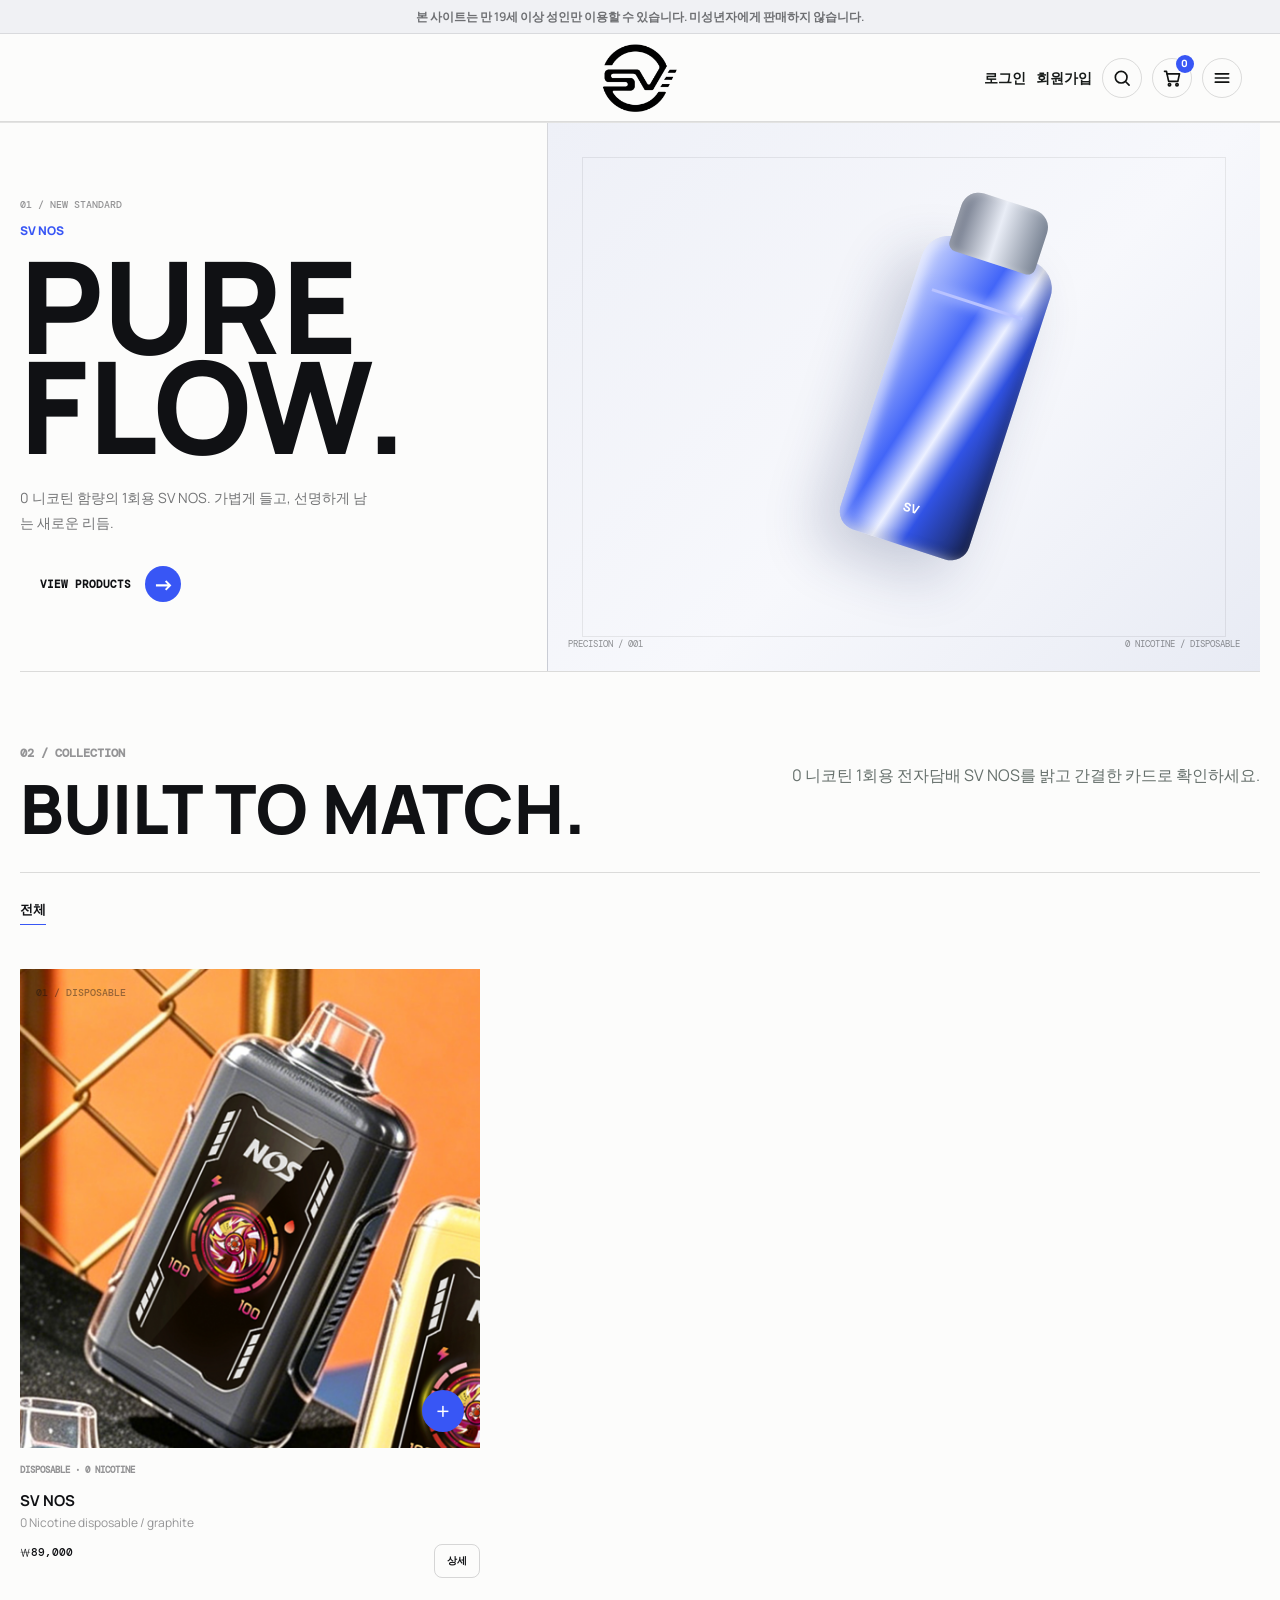
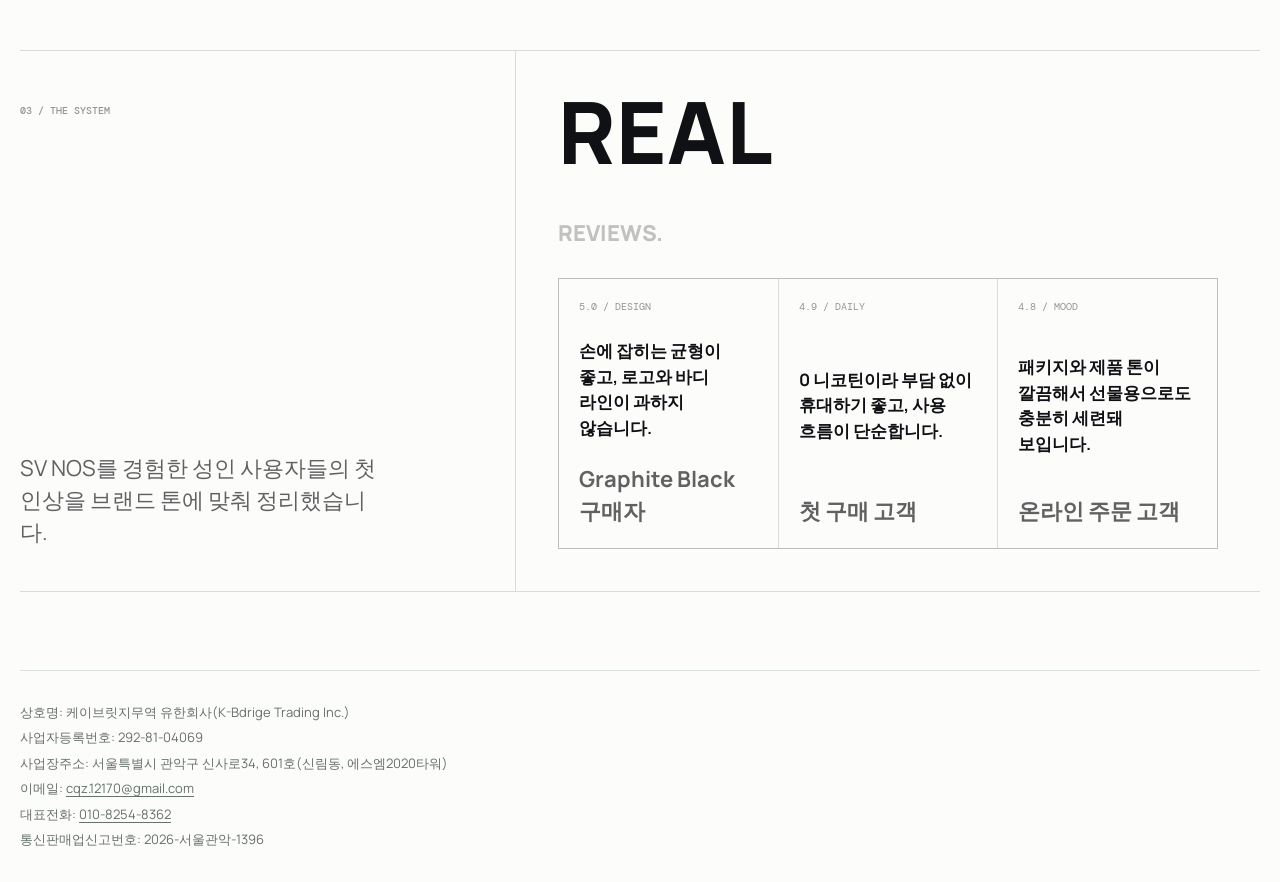
==== src/main/resources/static/store/html/home.html @ 219092f5 "Upgrade SV NOS storefront" ====
<!doctype html>
<html lang="ko">
  <head>
    <meta charset="utf-8">
    <meta name="viewport" content="width=device-width, initial-scale=1">
    <title>SV Vape Online Store</title>
    <meta name="description" content="성인 사용자를 위한 SV NOS 공식 온라인 스토어. 0 니코틴 1회용 전자담배를 확인하세요.">
    <link rel="stylesheet" href="../css/styles.css">
  </head>
  <body>
    <a class="skip-link" href="#main">본문 바로가기</a>
    <div class="adult-bar">본 사이트는 만 19세 이상 성인만 이용할 수 있습니다. 미성년자에게 판매하지 않습니다.</div>

    <header class="site-header">
      <nav class="store-nav" aria-label="상단 메뉴">
        <a class="brand-logo" href="home.html" aria-label="SV Vape 홈">
          <img src="../image/LOGO_PNG.png" alt="SV Vape">
        </a>

        <div class="nav-actions" aria-label="회원 및 쇼핑 메뉴">
          <a class="account-link" href="login.html" data-auth-link>로그인</a>
          <a class="account-link" href="signup.html" data-signup-link>회원가입</a>
          <button class="link-button" type="button" data-logout hidden>로그아웃</button>
          <button class="icon-button" type="button" aria-label="검색 열기" data-search-toggle>
            <svg viewBox="0 0 24 24" aria-hidden="true">
              <circle cx="11" cy="11" r="7"></circle>
              <path d="m16.5 16.5 4 4"></path>
            </svg>
          </button>
          <button class="icon-button cart-button" type="button" aria-label="장바구니" data-cart-open>
            <svg viewBox="0 0 24 24" aria-hidden="true">
              <path d="M6 7h15l-2 9H8L6 7Z"></path>
              <path d="M6 7 5.4 4H3"></path>
              <circle cx="9" cy="20" r="1.4"></circle>
              <circle cx="18" cy="20" r="1.4"></circle>
            </svg>
            <span class="cart-count" data-cart-count>0</span>
          </button>
          <button class="icon-button menu-button" type="button" aria-expanded="false" aria-controls="mobile-menu" aria-label="메뉴 펼치기" data-menu-toggle>
            <svg viewBox="0 0 24 24" aria-hidden="true">
              <path d="M4 7h16"></path>
              <path d="M4 12h16"></path>
              <path d="M4 17h16"></path>
            </svg>
          </button>
        </div>
      </nav>

      <form class="search-bar" data-search-bar data-search-form>
        <label class="sr-only" for="store-search">상품 검색</label>
        <input id="store-search" type="search" placeholder="SV NOS, 0 니코틴 검색">
        <button type="submit">검색</button>
      </form>

      <div class="mobile-menu" id="mobile-menu" data-mobile-menu>
        <a href="login.html" data-auth-link>로그인</a>
        <a href="signup.html" data-signup-link>회원가입</a>
        <button type="button" data-cart-open>장바구니</button>
        <a href="account.html" data-account-link hidden>마이페이지</a>
        <button type="button" data-logout hidden>로그아웃</button>
      </div>
    </header>

    <main id="main">
      <section class="design-hero" aria-label="스토어 메인">
        <div class="design-hero-copy">
          <p class="mono-kicker">01 / NEW STANDARD</p>
          <div>
            <p class="accent-kicker">SV NOS</p>
            <h1>PURE<br>FLOW.</h1>
            <span>0 니코틴 함량의 1회용 SV NOS. 가볍게 들고, 선명하게 남는 새로운 리듬.</span>
          </div>
          <a class="shop-link" href="collaboration.html">View products <span aria-hidden="true">→</span></a>
        </div>
        <div class="nova-orbit" aria-hidden="true">
          <div class="hero-product">
            <div class="hero-product__cap"></div>
            <div class="hero-product__light"></div>
            <div class="hero-product__mark">SV</div>
          </div>
          <div class="orbit-meta">
            <span>PRECISION / 001</span>
            <span>0 NICOTINE / DISPOSABLE</span>
          </div>
        </div>
      </section>

      <section class="store-section" id="featured">
        <div class="section-head">
          <div>
            <p>02 / COLLECTION</p>
            <h2>BUILT TO MATCH.</h2>
          </div>
          <span>0 니코틴 1회용 전자담배 SV NOS를 밝고 간결한 카드로 확인하세요.</span>
        </div>

        <div class="category-filters" id="categories" aria-label="상품 카테고리">
          <button class="is-active" type="button" data-category-filter="전체">전체</button>
        </div>

        <div class="product-grid" data-product-grid></div>
        <div class="product-empty" data-product-empty>검색 조건에 맞는 상품이 없습니다.</div>
      </section>

      <section class="system-section review-section" aria-label="제품 리뷰">
        <div class="review-copy">
          <p class="mono-kicker">03 / THE SYSTEM</p>
          <span>SV NOS를 경험한 성인 사용자들의 첫인상을 브랜드 톤에 맞춰 정리했습니다.</span>
        </div>
        <div class="review-stage">
          <h2>REAL<br><span>REVIEWS.</span></h2>
          <div class="review-grid">
            <article class="review-card">
              <p>5.0 / DESIGN</p>
              <strong>손에 잡히는 균형이 좋고, 로고와 바디 라인이 과하지 않습니다.</strong>
              <span>Graphite Black 구매자</span>
            </article>
            <article class="review-card">
              <p>4.9 / DAILY</p>
              <strong>0 니코틴이라 부담 없이 휴대하기 좋고, 사용 흐름이 단순합니다.</strong>
              <span>첫 구매 고객</span>
            </article>
            <article class="review-card">
              <p>4.8 / MOOD</p>
              <strong>패키지와 제품 톤이 깔끔해서 선물용으로도 충분히 세련돼 보입니다.</strong>
              <span>온라인 주문 고객</span>
            </article>
          </div>
        </div>
      </section>
    </main>

    <footer class="footer">
      <address class="business-info">
        <span>상호명: 케이브릿지무역 유한회사(K-Bdrige Trading Inc.)</span>
        <span>사업자등록번호: 292-81-04069</span>
        <span>사업장주소: 서울특별시 관악구 신사로34, 601호(신림동, 에스엠2020타워)</span>
        <span>이메일: <a href="mailto:cqz.12170@gmail.com">cqz.12170@gmail.com</a></span>
        <span>대표전화: <a href="tel:010-8254-8362">010-8254-8362</a></span>
        <span>통신판매업신고번호: 2026-서울관악-1396</span>
      </address>
    </footer>

    <script src="../js/script.js"></script>
  </body>
</html>
---- src/main/resources/static/store/css/styles.css ----
@import url("https://fonts.googleapis.com/css2?family=DM+Mono:wght@400;500&family=Manrope:wght@400;500;600;700;800&display=swap");

:root {
  --ink: #101211;
  --muted: #66706c;
  --line: #dce3df;
  --bg: #f5f7f3;
  --paper: #ffffff;
  --charcoal: #151817;
  --accent: #159466;
  --accent-dark: #0b6b50;
  --accent-soft: #e8f5ee;
  --warning: #f2b544;
  --danger: #a83232;
  --shadow: 0 18px 46px rgba(15, 23, 20, 0.12);
}

* {
  box-sizing: border-box;
}

html {
  scroll-behavior: smooth;
}

body {
  margin: 0;
  color: var(--ink);
  background: var(--bg);
  font-family: -apple-system, BlinkMacSystemFont, "Segoe UI", "Noto Sans KR", sans-serif;
  font-size: 16px;
  line-height: 1.5;
  letter-spacing: 0;
}

body.menu-open,
body.cart-drawer-open,
body.order-lookup-open {
  overflow: hidden;
}

img,
svg {
  display: block;
}

img {
  max-width: 100%;
}

a {
  color: inherit;
  text-decoration: none;
}

button,
input,
select,
textarea {
  font: inherit;
}

button {
  cursor: pointer;
}

.sr-only,
.skip-link {
  position: absolute;
  width: 1px;
  height: 1px;
  padding: 0;
  margin: -1px;
  overflow: hidden;
  clip: rect(0, 0, 0, 0);
  white-space: nowrap;
  border: 0;
}

.skip-link:focus {
  position: fixed;
  z-index: 100;
  top: 12px;
  left: 12px;
  width: auto;
  height: auto;
  padding: 10px 14px;
  color: #fff;
  background: #000;
  clip: auto;
  border-radius: 6px;
}

.site-header {
  position: sticky;
  z-index: 40;
  top: 0;
  background: rgba(255, 255, 255, 0.94);
  border-bottom: 1px solid rgba(16, 18, 17, 0.1);
  backdrop-filter: blur(16px);
}

.store-nav {
  position: relative;
  display: flex;
  align-items: center;
  justify-content: flex-end;
  min-height: 88px;
  padding: 0 clamp(16px, 3vw, 44px);
}

.brand-logo {
  position: absolute;
  left: 50%;
  top: 50%;
  display: grid;
  place-items: center;
  transform: translate(-50%, -50%);
}

.brand-logo img {
  width: 68px;
  height: 68px;
  object-fit: contain;
}

.brand-logo span {
  display: none;
}

.primary-links {
  display: none;
  align-items: center;
  justify-content: center;
  gap: clamp(14px, 2.4vw, 34px);
  color: #222725;
  font-size: 14px;
  font-weight: 800;
}

.primary-links a,
.account-link {
  transition: color 160ms ease;
}

.primary-links a:hover,
.account-link:hover {
  color: var(--accent-dark);
}

.nav-actions {
  display: flex;
  align-items: center;
  justify-content: flex-end;
  gap: 10px;
  min-width: max-content;
  margin-left: auto;
}

.account-link,
.link-button {
  color: #171b19;
  background: transparent;
  border: 0;
  font-size: 14px;
  font-weight: 800;
  white-space: nowrap;
}

.link-button {
  padding: 0;
}

.icon-button {
  position: relative;
  display: grid;
  place-items: center;
  width: 40px;
  height: 40px;
  padding: 0;
  color: var(--ink);
  background: #fff;
  border: 1px solid rgba(16, 18, 17, 0.18);
  border-radius: 50%;
  transition: background 160ms ease, transform 160ms ease, border-color 160ms ease;
}

.icon-button:hover {
  background: var(--accent-soft);
  border-color: rgba(21, 148, 102, 0.45);
  transform: translateY(-1px);
}

.icon-button svg {
  width: 20px;
  height: 20px;
  fill: none;
  stroke: currentColor;
  stroke-linecap: round;
  stroke-linejoin: round;
  stroke-width: 2;
}

.cart-count {
  position: absolute;
  right: -3px;
  top: -4px;
  display: grid;
  place-items: center;
  min-width: 18px;
  height: 18px;
  padding: 0 5px;
  color: #fff;
  background: var(--accent-dark);
  border-radius: 999px;
  font-size: 10px;
  font-weight: 900;
}

.menu-button {
  display: none;
}

.search-bar {
  display: none;
  grid-template-columns: minmax(0, 1fr) auto;
  align-items: center;
  gap: 8px;
  padding: 0 clamp(16px, 3vw, 44px) 16px;
  background: rgba(255, 255, 255, 0.96);
}

.search-bar.is-open {
  display: grid;
}

.search-bar input,
.form-field input,
.form-field select,
.form-field textarea,
.option-field select {
  width: 100%;
  min-width: 0;
  color: var(--ink);
  background: #fff;
  border: 1px solid var(--line);
  border-radius: 8px;
}

.search-bar input,
.form-field input,
.form-field select,
.option-field select {
  height: 46px;
  padding: 0 14px;
}

.form-field textarea {
  min-height: 92px;
  padding: 12px 14px;
  resize: vertical;
}

.search-bar button,
.shop-link,
.product-detail-link,
.secondary-button,
.submit-button,
.outline-button,
.mini-button,
.category-filters button,
.checkout-button {
  display: inline-flex;
  align-items: center;
  justify-content: center;
  border-radius: 8px;
  font-weight: 900;
  text-align: center;
}

.search-bar button,
.shop-link,
.product-detail-link,
.submit-button,
.checkout-button {
  color: #fff;
  background: var(--charcoal);
  border: 0;
}

.search-bar button {
  height: 46px;
  padding: 0 18px;
}

.mobile-menu {
  display: none;
}

.hero-slider {
  position: relative;
  width: 100%;
  height: clamp(520px, 72vh, 760px);
  min-height: 520px;
  overflow: hidden;
  background: #e7ece8;
}

.slide {
  position: absolute;
  inset: 0;
  opacity: 0;
  visibility: hidden;
  transition: opacity 420ms ease, visibility 420ms ease;
}

.slide.active {
  opacity: 1;
  visibility: visible;
}

.slide::after {
  content: "";
  position: absolute;
  inset: 0;
  background: linear-gradient(90deg, rgba(12, 16, 15, 0.72), rgba(12, 16, 15, 0.28) 58%, rgba(12, 16, 15, 0.38));
  pointer-events: none;
}

.slide img {
  width: 100%;
  height: 100%;
  object-fit: cover;
}

.slide:nth-child(3) img {
  object-position: center 65%;
}

.slide-copy {
  position: absolute;
  z-index: 2;
  left: clamp(26px, 8vw, 128px);
  top: 50%;
  width: min(580px, calc(100% - 96px));
  color: #fff;
  transform: translateY(-50%);
}

.eyebrow,
.slide-copy p,
.section-head p,
.product-type,
.store-kicker {
  display: block;
  margin: 0 0 8px;
  color: inherit;
  font-size: 12px;
  font-weight: 900;
  letter-spacing: 0;
  text-transform: uppercase;
}

.slide-copy h1 {
  margin: 0;
  font-size: clamp(38px, 5.4vw, 74px);
  line-height: 1.04;
  letter-spacing: 0;
}

.slide-copy span {
  display: block;
  max-width: 520px;
  margin-top: 18px;
  color: rgba(255, 255, 255, 0.84);
  font-size: clamp(16px, 1.6vw, 20px);
}

.shop-link {
  min-height: 46px;
  margin-top: 26px;
  padding: 0 20px;
  color: var(--ink);
  background: #fff;
}

.hero-stats {
  position: absolute;
  z-index: 3;
  left: clamp(20px, 8vw, 128px);
  bottom: 30px;
  display: grid;
  grid-template-columns: repeat(3, minmax(96px, 1fr));
  gap: 10px;
  width: min(560px, calc(100% - 40px));
}

.hero-stat {
  min-height: 74px;
  padding: 12px 14px;
  color: #fff;
  background: rgba(255, 255, 255, 0.12);
  border: 1px solid rgba(255, 255, 255, 0.26);
  border-radius: 8px;
  backdrop-filter: blur(12px);
}

.hero-stat strong,
.summary-line strong,
.price-row strong,
.total-row strong {
  display: block;
  font-size: 22px;
  line-height: 1.15;
}

.hero-stat span {
  display: block;
  margin-top: 4px;
  color: rgba(255, 255, 255, 0.72);
  font-size: 12px;
  font-weight: 700;
}

.slider-arrow {
  position: absolute;
  z-index: 3;
  top: 50%;
  display: grid;
  place-items: center;
  width: 48px;
  height: 64px;
  padding: 0;
  color: #fff;
  background: rgba(21, 24, 23, 0.48);
  border: 1px solid rgba(255, 255, 255, 0.28);
  border-radius: 8px;
  transform: translateY(-50%);
  transition: background 160ms ease, transform 160ms ease;
}

.slider-arrow:hover {
  background: rgba(21, 24, 23, 0.7);
  transform: translateY(-50%) scale(1.02);
}

.slider-arrow svg {
  width: 28px;
  height: 28px;
  fill: none;
  stroke: currentColor;
  stroke-linecap: round;
  stroke-linejoin: round;
  stroke-width: 2.2;
}

.slider-arrow.prev {
  left: 22px;
}

.slider-arrow.next {
  right: 22px;
}

.slider-dots {
  position: absolute;
  z-index: 3;
  left: 50%;
  bottom: 28px;
  display: flex;
  gap: 8px;
  transform: translateX(-50%);
}

.slider-dots button {
  width: 34px;
  height: 4px;
  padding: 0;
  background: rgba(255, 255, 255, 0.54);
  border: 0;
  border-radius: 999px;
}

.slider-dots button.active {
  background: #fff;
}

.store-section,
.wide-section,
.footer {
  width: min(1180px, calc(100% - 40px));
  margin: 0 auto;
}

.store-section {
  padding: 84px 0;
}

.wide-section {
  padding: 48px 0;
}

.section-head {
  display: flex;
  align-items: end;
  justify-content: space-between;
  gap: 20px;
  margin-bottom: 26px;
}

.section-head h2,
.store-band h2,
.auth-intro h1,
.page-title h1 {
  margin: 0;
  font-size: clamp(30px, 4vw, 48px);
  line-height: 1.12;
  letter-spacing: 0;
}

.section-head span,
.page-title span,
.auth-intro span {
  display: block;
  max-width: 580px;
  color: var(--muted);
}

.category-filters {
  display: flex;
  flex-wrap: wrap;
  gap: 8px;
  margin-bottom: 22px;
}

.category-filters button {
  min-height: 40px;
  padding: 0 14px;
  color: #2c3632;
  background: #fff;
  border: 1px solid var(--line);
}

.category-filters button.is-active {
  color: #fff;
  background: var(--accent-dark);
  border-color: var(--accent-dark);
}

.product-grid {
  display: grid;
  grid-template-columns: repeat(4, minmax(0, 1fr));
  gap: 14px;
}

.product-card {
  display: grid;
  min-height: 416px;
  padding: 16px;
  background: var(--paper);
  border: 1px solid rgba(16, 18, 17, 0.1);
  border-radius: 8px;
  box-shadow: 0 12px 34px rgba(15, 23, 20, 0.08);
}

.product-card.primary-product {
  border-color: rgba(21, 148, 102, 0.4);
}

.product-card-image {
  display: grid;
  place-items: center;
  height: 220px;
  overflow: hidden;
  background: #fff;
  border-radius: 8px;
}

.product-card-image img {
  width: 100%;
  height: 100%;
  object-fit: contain;
}

.product-visual {
  position: relative;
  width: 100%;
  height: 100%;
  overflow: hidden;
  background: #e9efec;
  border-radius: 8px;
}

.product-visual::before {
  content: "";
  position: absolute;
  left: 50%;
  top: 50%;
  width: 52px;
  height: 138px;
  background: linear-gradient(90deg, rgba(255, 255, 255, 0.58), rgba(255, 255, 255, 0.08) 28%, rgba(0, 0, 0, 0.18) 82%);
  border: 1px solid rgba(255, 255, 255, 0.5);
  border-radius: 18px;
  box-shadow: 0 18px 34px rgba(0, 0, 0, 0.16);
  transform: translate(-50%, -50%);
}

.product-visual::after {
  content: "";
  position: absolute;
  left: 50%;
  top: 35px;
  width: 38px;
  height: 30px;
  background: rgba(18, 18, 18, 0.86);
  border-radius: 14px 14px 10px 10px;
  transform: translateX(-50%);
}

.product-visual.mint {
  background: linear-gradient(135deg, #effbf4, #4bbd8d);
}

.product-visual.amber {
  background: linear-gradient(135deg, #fff7e4, #f2b544);
}

.product-visual.graphite {
  background: linear-gradient(135deg, #f1f3f2, #202423);
}

.product-visual.silver {
  background: linear-gradient(135deg, #ffffff, #b8c2bd);
}

.product-card h3 {
  margin: 10px 0 0;
  font-size: 21px;
  line-height: 1.2;
}

.product-type {
  margin-top: 16px;
  color: var(--accent-dark);
}

.product-desc {
  min-height: 48px;
  margin: 10px 0 18px;
  color: var(--muted);
}

.product-bottom {
  display: flex;
  align-items: center;
  justify-content: space-between;
  gap: 12px;
  margin-top: auto;
}

.product-bottom strong {
  font-size: 18px;
}

.product-actions {
  display: flex;
  gap: 8px;
}

.product-detail-link,
.mini-button {
  min-height: 38px;
  padding: 0 12px;
  font-size: 13px;
}

.mini-button {
  color: var(--ink);
  background: var(--accent-soft);
  border: 1px solid rgba(21, 148, 102, 0.28);
}

.product-empty {
  display: none;
  padding: 28px;
  color: var(--muted);
  background: #fff;
  border: 1px solid var(--line);
  border-radius: 8px;
  text-align: center;
}

.product-empty.is-visible {
  display: block;
}

.benefit-grid,
.process-grid,
.account-grid {
  display: grid;
  grid-template-columns: repeat(3, minmax(0, 1fr));
  gap: 14px;
}

.benefit-card,
.process-card,
.account-card,
.detail-info > div,
.summary-panel,
.cart-item,
.checkout-form,
.auth-form,
.auth-note,
.order-card {
  background: var(--paper);
  border: 1px solid rgba(16, 18, 17, 0.1);
  border-radius: 8px;
  box-shadow: 0 12px 34px rgba(15, 23, 20, 0.07);
}

.benefit-card,
.process-card,
.account-card {
  min-height: 150px;
  padding: 22px;
}

.benefit-card strong,
.process-card strong,
.account-card strong {
  display: block;
  margin-bottom: 8px;
  font-size: 20px;
}

.benefit-card span,
.process-card span,
.account-card span {
  color: var(--muted);
}

.store-band {
  display: flex;
  align-items: center;
  justify-content: space-between;
  gap: 28px;
  margin: 0 auto 76px;
  width: min(1180px, calc(100% - 40px));
  padding: 34px;
  color: #fff;
  background: linear-gradient(135deg, #151817, #0b6b50);
  border-radius: 8px;
}

.store-band span {
  max-width: 520px;
  color: rgba(255, 255, 255, 0.78);
}

.breadcrumb {
  display: flex;
  gap: 8px;
  width: min(1180px, calc(100% - 40px));
  margin: 0 auto 18px;
  color: var(--muted);
  font-size: 13px;
  font-weight: 800;
}

.breadcrumb a {
  color: var(--ink);
}

.breadcrumb span::before {
  content: "/";
  margin-right: 8px;
  color: var(--muted);
}

.product-detail-main,
.cart-main,
.checkout-main,
.account-main {
  padding: clamp(34px, 6vw, 72px) 0 76px;
}

.product-detail {
  display: grid;
  grid-template-columns: minmax(0, 1.05fr) minmax(340px, 0.95fr);
  gap: clamp(24px, 5vw, 66px);
  width: min(1180px, calc(100% - 40px));
  margin: 0 auto;
  align-items: start;
}

.product-detail-media {
  display: grid;
  place-items: center;
  min-height: 560px;
  padding: 34px;
  background: #fff;
  border: 1px solid rgba(16, 18, 17, 0.08);
  border-radius: 8px;
}

.product-detail-media img {
  width: min(520px, 100%);
}

.purchase-panel {
  padding: clamp(22px, 4vw, 34px);
  background: var(--paper);
  border: 1px solid rgba(16, 18, 17, 0.12);
  border-radius: 8px;
  box-shadow: var(--shadow);
}

.purchase-panel h1 {
  margin: 0;
  font-size: clamp(38px, 5vw, 58px);
  line-height: 1.04;
  letter-spacing: 0;
}

.detail-summary {
  margin: 14px 0 26px;
  color: var(--muted);
}

.price-row,
.total-row,
.summary-line {
  display: flex;
  align-items: center;
  justify-content: space-between;
  gap: 18px;
  padding: 15px 0;
  border-top: 1px solid var(--line);
}

.summary-line:first-child {
  border-top: 0;
}

.summary-line.total {
  color: var(--accent-dark);
  font-weight: 900;
}

.option-field,
.quantity-field {
  display: grid;
  gap: 10px;
  padding: 16px 0;
  border-top: 1px solid var(--line);
}

.option-field span,
.quantity-field > span,
.form-field span,
.checkbox-field span {
  color: #171b19;
  font-size: 14px;
  font-weight: 800;
}

.quantity-control {
  display: grid;
  grid-template-columns: 44px minmax(64px, 96px) 44px;
  align-items: center;
}

.quantity-control button,
.quantity-control input {
  height: 44px;
  color: var(--ink);
  background: #fff;
  border: 1px solid var(--line);
}

.quantity-control button {
  font-weight: 900;
}

.quantity-control input {
  width: 100%;
  border-left: 0;
  border-right: 0;
  text-align: center;
}

.purchase-actions {
  display: grid;
  grid-template-columns: repeat(2, minmax(0, 1fr));
  gap: 10px;
}

.purchase-actions .submit-button {
  margin-top: 0;
}

.secondary-button,
.outline-button {
  width: 100%;
  min-height: 50px;
  padding: 0 16px;
  color: var(--ink);
  background: #fff;
  border: 1px solid var(--ink);
}

.detail-info {
  display: grid;
  grid-template-columns: repeat(3, minmax(0, 1fr));
  gap: 16px;
  width: min(1180px, calc(100% - 40px));
  margin: 22px auto 0;
}

.detail-info > div {
  padding: 24px;
}

.detail-info h2 {
  margin: 0 0 14px;
  font-size: 22px;
}

.detail-info ul,
.order-card ul {
  display: grid;
  gap: 8px;
  margin: 0;
  padding-left: 18px;
  color: var(--muted);
}

.auth-main {
  min-height: calc(100vh - 78px);
  padding: clamp(42px, 7vw, 86px) 0 70px;
}

.auth-layout {
  display: grid;
  grid-template-columns: minmax(260px, 0.72fr) minmax(320px, 1fr);
  gap: clamp(28px, 5vw, 68px);
  width: min(1060px, calc(100% - 40px));
  margin: 0 auto;
  align-items: start;
}

.auth-intro {
  padding-top: 22px;
}

.auth-intro p {
  margin: 0 0 12px;
  color: var(--accent-dark);
  font-size: 12px;
  font-weight: 900;
  text-transform: uppercase;
}

.auth-intro h1 {
  font-size: clamp(38px, 6vw, 72px);
  line-height: 1.02;
}

.auth-intro span {
  margin-top: 18px;
  font-size: 18px;
}

.auth-form {
  padding: clamp(22px, 4vw, 34px);
}

.form-grid {
  display: grid;
  grid-template-columns: repeat(2, minmax(0, 1fr));
  gap: 16px;
}

.form-field {
  display: grid;
  gap: 8px;
}

.form-field.full {
  grid-column: 1 / -1;
}

.checkbox-list {
  display: grid;
  gap: 12px;
  margin-top: 22px;
}

.checkbox-field {
  display: flex;
  align-items: flex-start;
  gap: 10px;
}

.checkbox-field input {
  width: 18px;
  height: 18px;
  margin-top: 2px;
  accent-color: var(--accent-dark);
}

.form-status {
  display: none;
  margin-top: 20px;
  padding: 12px 14px;
  border-radius: 8px;
  font-size: 14px;
  font-weight: 800;
}

.form-status p {
  margin: 0;
}

.form-status p + p {
  margin-top: 6px;
}

.form-status.pending,
.form-status.error,
.form-status.success,
.form-status.info {
  display: block;
}

.form-status.pending,
.form-status.info {
  color: #171b19;
  background: #eef2ef;
  border: 1px solid #cfd8d3;
}

.form-status.error {
  color: var(--danger);
  background: #fff;
  border: 1px solid rgba(168, 50, 50, 0.45);
}

.form-status.success {
  color: var(--accent-dark);
  background: var(--accent-soft);
  border: 1px solid rgba(21, 148, 102, 0.28);
}

.submit-button,
.checkout-button {
  width: 100%;
  min-height: 50px;
  margin-top: 22px;
  padding: 0 18px;
}

.submit-button:disabled,
.checkout-button:disabled {
  cursor: wait;
  opacity: 0.68;
}

.auth-note {
  margin-top: 14px;
  padding: 18px;
  color: var(--muted);
}

.auth-note a {
  color: var(--accent-dark);
  font-weight: 900;
  text-decoration: underline;
  text-underline-offset: 3px;
}

.page-title {
  display: grid;
  gap: 10px;
  width: min(1180px, calc(100% - 40px));
  margin: 0 auto 24px;
}

.cart-layout,
.checkout-layout {
  display: grid;
  grid-template-columns: minmax(0, 1fr) minmax(320px, 0.36fr);
  gap: 18px;
  width: min(1180px, calc(100% - 40px));
  margin: 0 auto;
  align-items: start;
}

.cart-list,
.order-list {
  display: grid;
  gap: 12px;
}

.cart-item {
  display: grid;
  grid-template-columns: 112px minmax(0, 1fr) auto;
  gap: 18px;
  padding: 16px;
  align-items: center;
}

.cart-item-media {
  display: grid;
  place-items: center;
  width: 112px;
  height: 112px;
  background: #fff;
  border: 1px solid var(--line);
  border-radius: 8px;
  overflow: hidden;
}

.cart-item-media img {
  width: 100%;
  height: 100%;
  object-fit: contain;
}

.cart-item h3 {
  margin: 0 0 6px;
  font-size: 20px;
}

.cart-item p {
  margin: 0;
  color: var(--muted);
  font-size: 14px;
}

.cart-item-actions {
  display: grid;
  justify-items: end;
  gap: 10px;
  min-width: 170px;
}

.remove-button {
  color: var(--danger);
  background: transparent;
  border: 0;
  font-weight: 900;
}

.cart-drawer-backdrop {
  position: fixed;
  z-index: 70;
  inset: 0;
  background: rgba(16, 18, 17, 0.38);
  opacity: 0;
  transition: opacity 220ms ease;
}

.cart-drawer-backdrop.is-open {
  opacity: 1;
}

.cart-drawer {
  position: fixed;
  z-index: 80;
  top: 0;
  right: 0;
  display: grid;
  grid-template-rows: auto minmax(0, 1fr) auto auto;
  gap: 16px;
  width: min(460px, 100vw);
  height: 100vh;
  padding: 24px;
  background: var(--bg);
  border-left: 1px solid rgba(16, 18, 17, 0.12);
  box-shadow: -24px 0 50px rgba(15, 23, 20, 0.16);
  transform: translateX(100%);
  transition: transform 220ms ease;
}

.cart-drawer.is-open {
  transform: translateX(0);
}

.cart-drawer-head {
  display: flex;
  align-items: center;
  justify-content: space-between;
  gap: 16px;
  padding-bottom: 14px;
  border-bottom: 1px solid var(--line);
}

.cart-drawer-head h2 {
  margin: 0;
  font-size: 28px;
}

.drawer-cart-list {
  display: grid;
  align-content: start;
  gap: 12px;
  min-height: 0;
  overflow-y: auto;
  padding-right: 4px;
}

.drawer-cart-summary {
  padding: 14px 0 0;
  border-top: 1px solid var(--line);
}

.drawer-cart-item {
  grid-template-columns: 82px minmax(0, 1fr);
  gap: 12px;
  padding: 12px;
  box-shadow: none;
}

.drawer-cart-item .cart-item-media {
  width: 82px;
  height: 82px;
}

.drawer-cart-item h3 {
  font-size: 17px;
}

.drawer-cart-item .cart-item-actions {
  grid-column: 1 / -1;
  grid-template-columns: minmax(0, 1fr) auto;
  align-items: center;
  justify-items: stretch;
  min-width: 0;
}

.drawer-cart-item .quantity-control {
  grid-template-columns: 38px minmax(52px, 1fr) 38px;
}

.drawer-cart-item .quantity-control button,
.drawer-cart-item .quantity-control input {
  height: 38px;
}

.summary-panel {
  position: sticky;
  top: 96px;
  padding: 22px;
}

.summary-panel h2,
.checkout-form h2,
.order-complete h2 {
  margin: 0 0 16px;
  font-size: 24px;
}

.summary-actions {
  display: grid;
  gap: 10px;
  margin-top: 16px;
}

.empty-state {
  display: grid;
  gap: 12px;
  justify-items: start;
  padding: 32px;
  color: var(--muted);
  background: #fff;
  border: 1px solid var(--line);
  border-radius: 8px;
}

.empty-state h2 {
  margin: 0;
  color: var(--ink);
}

.checkout-form {
  padding: clamp(22px, 4vw, 34px);
}

.payment-options {
  display: grid;
  grid-template-columns: repeat(3, minmax(0, 1fr));
  gap: 10px;
  margin-top: 8px;
}

.payment-options label {
  display: grid;
  gap: 6px;
  padding: 14px;
  background: #fff;
  border: 1px solid var(--line);
  border-radius: 8px;
  font-weight: 900;
}

.payment-options span {
  color: var(--muted);
  font-size: 13px;
  font-weight: 700;
}

.checkout-items {
  display: grid;
  gap: 10px;
  margin-bottom: 14px;
}

.checkout-item {
  display: grid;
  gap: 4px;
  padding-bottom: 10px;
  border-bottom: 1px solid var(--line);
}

.checkout-item strong {
  display: flex;
  justify-content: space-between;
  gap: 12px;
}

.checkout-item span {
  color: var(--muted);
  font-size: 13px;
}

.order-complete {
  display: none;
  width: min(760px, calc(100% - 40px));
  margin: 0 auto;
  padding: 34px;
  background: #fff;
  border: 1px solid rgba(21, 148, 102, 0.24);
  border-radius: 8px;
  box-shadow: var(--shadow);
}

.order-complete.is-visible {
  display: block;
}

.order-complete strong {
  color: var(--accent-dark);
}

.account-shell {
  display: grid;
  grid-template-columns: minmax(0, 0.42fr) minmax(0, 1fr);
  gap: 18px;
  width: min(1180px, calc(100% - 40px));
  margin: 0 auto;
}

.account-card {
  padding: 24px;
}

.account-card h2 {
  margin: 0 0 14px;
}

.order-card {
  padding: 18px;
}

.order-card h3 {
  display: flex;
  justify-content: space-between;
  gap: 12px;
  margin: 0 0 10px;
  font-size: 18px;
}

.order-card time,
.order-card span {
  color: var(--muted);
  font-size: 13px;
}

.toast {
  position: fixed;
  z-index: 80;
  right: 18px;
  bottom: 18px;
  max-width: min(360px, calc(100% - 36px));
  padding: 14px 16px;
  color: #fff;
  background: var(--charcoal);
  border-radius: 8px;
  box-shadow: var(--shadow);
  font-size: 14px;
  font-weight: 800;
  opacity: 0;
  transform: translateY(12px);
  pointer-events: none;
  transition: opacity 180ms ease, transform 180ms ease;
}

.toast.is-visible {
  opacity: 1;
  transform: translateY(0);
}

.footer {
  display: block;
  padding: 32px 0;
  color: var(--muted);
  border-top: 1px solid var(--line);
  font-size: 13px;
}

.business-info {
  display: grid;
  gap: 6px;
  max-width: 900px;
  font-style: normal;
  text-align: left;
}

.business-info a {
  color: inherit;
  text-decoration: underline;
  text-underline-offset: 3px;
}

[hidden] {
  display: none !important;
}

button:focus-visible,
a:focus-visible,
input:focus-visible,
select:focus-visible,
textarea:focus-visible {
  outline: 3px solid rgba(21, 148, 102, 0.32);
  outline-offset: 3px;
}

@media (max-width: 980px) {
  .store-nav {
    min-height: 76px;
  }

  .primary-links,
  .nav-actions .account-link,
  .nav-actions .link-button {
    display: none;
  }

  .nav-actions {
    margin-left: auto;
  }

  .menu-button {
    display: grid;
  }

  .brand-logo img {
    width: 58px;
    height: 58px;
  }

  .mobile-menu.is-open {
    position: fixed;
    inset: 76px 0 auto;
    z-index: 30;
    display: grid;
    gap: 0;
    padding: 10px 24px 22px;
    background: rgba(255, 255, 255, 0.98);
    border-bottom: 1px solid var(--line);
    box-shadow: var(--shadow);
  }

  .mobile-menu a,
  .mobile-menu button {
    padding: 15px 0;
    color: var(--ink);
    background: transparent;
    border: 0;
    border-bottom: 1px solid rgba(23, 23, 23, 0.08);
    font-weight: 800;
    text-align: left;
  }

  .hero-slider {
    height: 620px;
  }

  .product-grid,
  .benefit-grid,
  .process-grid,
  .detail-info {
    grid-template-columns: repeat(2, minmax(0, 1fr));
  }

  .product-detail,
  .cart-layout,
  .checkout-layout,
  .account-shell,
  .auth-layout {
    grid-template-columns: 1fr;
  }

  .summary-panel {
    position: static;
  }

  .auth-intro {
    padding-top: 0;
  }
}

@media (max-width: 640px) {
  .store-nav {
    padding: 0 12px;
    gap: 12px;
  }

  .brand-logo img {
    width: 54px;
    height: 54px;
  }

  .icon-button {
    width: 36px;
    height: 36px;
  }

  .search-bar {
    grid-template-columns: 1fr;
  }

  .hero-slider {
    height: 560px;
    min-height: 560px;
  }

  .slide-copy {
    left: 22px;
    top: auto;
    bottom: 132px;
    width: calc(100% - 44px);
    transform: none;
  }

  .slide-copy h1 {
    font-size: 34px;
  }

  .hero-stats {
    left: 14px;
    bottom: 52px;
    grid-template-columns: 1fr;
    width: calc(100% - 28px);
  }

  .hero-stat {
    min-height: 58px;
  }

  .slider-arrow {
    width: 40px;
    height: 52px;
  }

  .slider-arrow.prev {
    left: 10px;
  }

  .slider-arrow.next {
    right: 10px;
  }

  .product-grid,
  .benefit-grid,
  .process-grid,
  .detail-info,
  .form-grid,
  .payment-options {
    grid-template-columns: 1fr;
  }

  .store-section,
  .wide-section,
  .store-band,
  .product-detail,
  .detail-info,
  .breadcrumb,
  .footer,
  .page-title,
  .cart-layout,
  .checkout-layout,
  .account-shell {
    width: calc(100% - 28px);
  }

  .store-section {
    padding: 60px 0;
  }

  .store-band {
    flex-direction: column;
    align-items: flex-start;
    padding: 24px;
  }

  .product-detail-media {
    min-height: 360px;
    padding: 20px;
  }

  .purchase-actions {
    grid-template-columns: 1fr;
  }

  .cart-item {
    grid-template-columns: 84px minmax(0, 1fr);
    gap: 12px;
  }

  .cart-item-media {
    width: 84px;
    height: 84px;
  }

  .cart-item-actions {
    grid-column: 1 / -1;
    grid-template-columns: 1fr auto;
    justify-items: stretch;
    align-items: center;
    min-width: 0;
  }

  .cart-drawer {
    width: 100vw;
    padding: 18px;
  }
}

.adult-bar {
  padding: 8px 20px;
  color: rgba(16, 17, 20, 0.58);
  background: #f0f1f4;
  border-bottom: 1px solid rgba(16, 17, 20, 0.1);
  font-family: "Manrope", "Noto Sans KR", sans-serif;
  font-size: 12px;
  font-weight: 600;
  letter-spacing: 0;
  text-align: center;
}

body {
  color: #101114;
  background: #fcfcfb;
  font-family: "Manrope", -apple-system, BlinkMacSystemFont, "Segoe UI", "Noto Sans KR", sans-serif;
}

.site-header {
  background: rgba(252, 252, 251, 0.94);
}

.store-nav {
  width: min(1440px, 100%);
  margin: 0 auto;
  border-bottom: 1px solid rgba(16, 17, 20, 0.14);
}

.brand-logo img {
  width: 76px;
  height: 76px;
}

.account-link,
.link-button,
.primary-links {
  font-family: "Manrope", "Noto Sans KR", sans-serif;
  font-size: 14px;
  font-weight: 700;
  letter-spacing: 0;
  text-transform: none;
}

.icon-button {
  background: transparent;
  border-color: rgba(16, 17, 20, 0.14);
}

.cart-count {
  background: #3856f5;
}

.search-bar {
  width: min(1440px, 100%);
  margin: 0 auto;
}

.design-hero {
  display: grid;
  grid-template-columns: 0.85fr 1.15fr;
  width: min(1440px, calc(100% - 40px));
  margin: 0 auto;
  overflow: hidden;
  border-bottom: 1px solid rgba(16, 17, 20, 0.14);
}

.design-hero-copy {
  position: relative;
  z-index: 2;
  display: flex;
  flex-direction: column;
  justify-content: space-between;
  min-height: 520px;
  padding: clamp(42px, 5vw, 66px) 0;
}

.mono-kicker,
.product-code {
  font-family: "DM Mono", monospace;
  font-size: 10px;
  font-weight: 500;
  letter-spacing: 0;
  color: rgba(16, 17, 20, 0.44);
}

.accent-kicker {
  margin: 0 0 16px;
  color: #3856f5;
  font-size: 12px;
  font-weight: 800;
  letter-spacing: 0;
  text-transform: uppercase;
}

.design-hero h1 {
  margin: 0;
  font-size: clamp(70px, 10vw, 156px);
  font-weight: 800;
  line-height: 0.78;
  letter-spacing: 0;
}

.design-hero-copy span {
  display: block;
  max-width: 360px;
  margin-top: 30px;
  color: rgba(16, 17, 20, 0.58);
  font-size: 14px;
  line-height: 1.75;
}

.design-hero .shop-link {
  gap: 14px;
  width: fit-content;
  color: #101114;
  background: transparent;
  border: 0;
  font-family: "DM Mono", monospace;
  font-size: 11px;
  letter-spacing: 0;
  text-transform: uppercase;
}

.design-hero .shop-link span {
  display: grid;
  place-items: center;
  width: 36px;
  height: 36px;
  margin: 0;
  color: #fff;
  background: #3856f5;
  border-radius: 50%;
  font-family: "Manrope", sans-serif;
  font-size: 21px;
}

.nova-orbit {
  position: relative;
  min-height: 520px;
  overflow: hidden;
  background: linear-gradient(135deg, #eef0f7 0%, #f7f8fc 55%, #e8ebf4 100%);
  border-left: 1px solid rgba(16, 17, 20, 0.14);
}

.nova-orbit::before {
  content: "";
  position: absolute;
  inset: 34px;
  border: 1px solid rgba(16, 17, 20, 0.08);
}

.hero-product {
  position: absolute;
  left: 56%;
  top: 50%;
  width: 135px;
  height: 310px;
  background: linear-gradient(105deg, #d9e1ff 0%, #4265f8 40%, #edf1ff 56%, #3153e5 70%, #182451 100%);
  border-radius: 28px 28px 19px 19px;
  box-shadow: -18px 25px 55px rgba(38, 51, 102, 0.22), inset 7px 0 12px rgba(255, 255, 255, 0.55), inset -9px 0 15px rgba(0, 0, 0, 0.18);
  transform: translate(-50%, -50%) rotate(18deg);
}

.hero-product__cap {
  position: absolute;
  left: 22px;
  top: -50px;
  width: 90px;
  height: 64px;
  background: linear-gradient(90deg, #697183, #e9edf6 48%, #7a8494);
  border-radius: 18px 18px 8px 8px;
  box-shadow: inset 4px 0 6px rgba(255, 255, 255, 0.3);
}

.hero-product__light {
  position: absolute;
  top: 56px;
  left: 20px;
  width: 95px;
  height: 3px;
  background: #b9c3ff;
  box-shadow: 0 0 12px 3px #9db0ff;
}

.hero-product__mark {
  position: absolute;
  right: 0;
  bottom: 29px;
  left: 0;
  color: #fff;
  font-size: 12px;
  font-weight: 800;
  letter-spacing: 0;
  text-align: center;
}

.orbit-meta {
  position: absolute;
  right: 20px;
  bottom: 20px;
  left: 20px;
  display: flex;
  justify-content: space-between;
  color: rgba(16, 17, 20, 0.46);
  font-family: "DM Mono", monospace;
  font-size: 9px;
  letter-spacing: 0;
}

.store-section {
  width: min(1440px, calc(100% - 40px));
  padding: 72px 0;
}

.section-head {
  padding-bottom: 26px;
  border-bottom: 1px solid rgba(16, 17, 20, 0.14);
}

.section-head p,
.store-kicker {
  color: rgba(16, 17, 20, 0.44);
  font-family: "DM Mono", monospace;
  letter-spacing: 0;
}

.section-head h2 {
  margin-top: 8px;
  font-size: clamp(44px, 6vw, 68px);
  font-weight: 800;
  letter-spacing: 0;
}

.category-filters {
  justify-content: flex-start;
  margin-top: 22px;
  margin-bottom: 44px;
}

.category-filters button {
  min-height: 26px;
  padding: 0 0 4px;
  color: rgba(16, 17, 20, 0.55);
  background: transparent;
  border: 0;
  border-bottom: 1px solid transparent;
  border-radius: 0;
  font-family: "Manrope", "Noto Sans KR", sans-serif;
  font-size: 13px;
  font-weight: 700;
  letter-spacing: 0;
}

.category-filters button.is-active {
  color: #101114;
  background: transparent;
  border-color: #3856f5;
}

.product-grid {
  grid-template-columns: repeat(3, minmax(0, 1fr));
  gap: 40px 20px;
}

.product-card {
  position: relative;
  min-height: 0;
  padding: 0;
  background: transparent;
  border: 0;
  border-radius: 0;
  box-shadow: none;
}

.product-media-wrap {
  position: relative;
}

.product-card.primary-product {
  border: 0;
}

.product-card-image {
  position: relative;
  display: grid;
  width: 100%;
  height: auto;
  aspect-ratio: 0.92 / 1;
  place-items: center;
  overflow: hidden;
  border-radius: 0;
}

.product-code {
  position: absolute;
  top: 16px;
  left: 16px;
}

.tile-cobalt {
  background: linear-gradient(135deg, #d8e0ff, #748cff);
}

.tile-sage {
  background: linear-gradient(135deg, #dbe8e6, #9fbbb7);
}

.tile-mint {
  background: linear-gradient(135deg, #e7f8ef, #80cab1);
}

.tile-sand {
  background: linear-gradient(135deg, #f5e9e4, #dcb6a5);
}

.product-shape {
  position: relative;
  display: block;
  filter: drop-shadow(17px 23px 18px rgba(22, 31, 58, 0.18));
}

.product-shape--device {
  width: 90px;
  height: 205px;
  background: linear-gradient(100deg, #dbe4ff, #fff 47%, #4263eb 55%, #6378cf);
  border-radius: 18px 18px 13px 13px;
  box-shadow: inset 5px 0 8px rgba(255, 255, 255, 0.5), inset -6px 0 11px rgba(30, 52, 115, 0.3);
  transform: rotate(13deg);
}

.product-shape--device i {
  position: absolute;
  top: -29px;
  left: 18px;
  width: 54px;
  height: 38px;
  background: #b9c2d4;
  border-radius: 10px 10px 4px 4px;
}

.product-shape--device b {
  position: absolute;
  top: 48px;
  left: 13px;
  width: 64px;
  height: 2px;
  background: #c7d1ff;
  box-shadow: 0 0 8px #d5e1ff;
}

.product-shape--device em {
  display: none;
}

.product-shape--pod {
  width: 125px;
  height: 148px;
  background: linear-gradient(135deg, #c4dad8, #f5fffd 50%, #7b9690);
  border-radius: 25px 25px 20px 20px;
  box-shadow: inset 5px 4px 7px rgba(255, 255, 255, 0.54), inset -6px -5px 10px rgba(55, 96, 87, 0.2);
  transform: rotate(-10deg);
}

.product-shape--pod i {
  position: absolute;
  top: -24px;
  left: 32px;
  width: 60px;
  height: 36px;
  background: #6d7775;
  border-radius: 18px 18px 6px 6px;
}

.product-shape--pod b {
  position: absolute;
  top: 51px;
  right: 14px;
  left: 14px;
  border-top: 1px solid rgba(255, 255, 255, 0.5);
}

.product-shape--pod em {
  display: none;
}

.product-shape--accessory {
  width: 158px;
  height: 82px;
  background: linear-gradient(130deg, #ded1cb, #fff8f3 50%, #b78370);
  border-radius: 45px;
  box-shadow: inset 6px 4px 9px rgba(255, 255, 255, 0.61), inset -8px -5px 12px rgba(109, 67, 55, 0.2);
  transform: rotate(-25deg);
}

.product-shape--accessory i {
  position: absolute;
  top: 39px;
  right: 23px;
  left: 23px;
  border-top: 1px solid rgba(255, 255, 255, 0.53);
}

.product-shape--accessory b,
.product-shape--accessory em {
  display: none;
}

.floating-add-button {
  position: absolute;
  right: 16px;
  bottom: 16px;
  display: grid;
  width: 42px;
  height: 42px;
  place-items: center;
  color: #fff;
  background: #3856f5;
  border: 0;
  border-radius: 50%;
  font-size: 24px;
  line-height: 1;
  transition: transform 160ms ease, opacity 160ms ease;
}

.product-card:hover .floating-add-button {
  transform: translateY(-2px);
}

.product-type {
  margin-top: 16px;
  color: rgba(16, 17, 20, 0.44);
  font-family: "DM Mono", monospace;
  font-size: 9px;
  letter-spacing: 0;
}

.product-card h3 {
  margin-top: 6px;
  font-size: 15px;
  font-weight: 700;
}

.product-desc {
  min-height: 0;
  margin: 4px 0 0;
  color: rgba(16, 17, 20, 0.44);
  font-size: 12px;
}

.product-bottom {
  align-items: start;
  margin-top: 12px;
}

.product-bottom strong {
  font-family: "DM Mono", monospace;
  font-size: 11px;
  font-weight: 500;
}

.product-detail-link,
.mini-button {
  min-height: 34px;
  color: #101114;
  background: transparent;
  border: 1px solid rgba(16, 17, 20, 0.16);
  font-family: "DM Mono", monospace;
  font-size: 10px;
  letter-spacing: 0;
}

.system-section {
  display: grid;
  grid-template-columns: 0.8fr 1.2fr;
  width: min(1440px, calc(100% - 40px));
  margin: 0 auto;
  border-top: 1px solid rgba(16, 17, 20, 0.14);
  border-bottom: 1px solid rgba(16, 17, 20, 0.14);
}

.system-section > div {
  display: flex;
  min-height: 290px;
  flex-direction: column;
  justify-content: space-between;
  padding: 42px 42px 42px 0;
  border-right: 1px solid rgba(16, 17, 20, 0.14);
}

.system-section > div span {
  max-width: 360px;
  color: rgba(16, 17, 20, 0.66);
  font-size: 22px;
  line-height: 1.45;
}

.system-section h2 {
  display: flex;
  flex-direction: column;
  justify-content: center;
  margin: 0;
  padding: 42px;
  font-size: clamp(48px, 7vw, 86px);
  font-weight: 800;
  line-height: 0.9;
  letter-spacing: 0;
}

.system-section h2 span {
  color: rgba(16, 17, 20, 0.25);
}

.benefit-card,
.process-card,
.account-card,
.detail-info > div,
.summary-panel,
.cart-item,
.checkout-form,
.auth-form,
.auth-note,
.order-card {
  box-shadow: none;
}

.cart-item-media .product-shape {
  filter: none;
}

.cart-item-media .product-shape--device {
  width: 34px;
  height: 78px;
  transform: rotate(13deg);
}

.cart-item-media .product-shape--device i {
  top: -12px;
  left: 7px;
  width: 20px;
  height: 16px;
  border-radius: 5px 5px 2px 2px;
}

.cart-item-media .product-shape--device b {
  top: 18px;
  left: 5px;
  width: 24px;
}

.cart-item-media .product-shape--pod {
  width: 58px;
  height: 68px;
  transform: rotate(-10deg);
}

.cart-item-media .product-shape--pod i {
  top: -10px;
  left: 15px;
  width: 28px;
  height: 16px;
  border-radius: 8px 8px 3px 3px;
}

.cart-item-media .product-shape--pod b {
  top: 24px;
  right: 7px;
  left: 7px;
}

.cart-item-media .product-shape--accessory {
  width: 72px;
  height: 38px;
  transform: rotate(-25deg);
}

.cart-item-media .product-shape--accessory i {
  top: 18px;
  right: 10px;
  left: 10px;
}

.cart-drawer-backdrop {
  background: rgba(16, 17, 20, 0.24);
}

.cart-drawer {
  width: min(500px, 100vw);
  padding: 0;
  color: #101114;
  background: #fcfcfb;
  border-left: 1px solid rgba(16, 17, 20, 0.14);
  box-shadow: -28px 0 70px rgba(22, 31, 58, 0.14);
  font-family: "Manrope", "Noto Sans KR", sans-serif;
}

.cart-drawer-head {
  padding: 24px;
  border-bottom: 1px solid rgba(16, 17, 20, 0.14);
}

.cart-drawer-head .eyebrow {
  color: rgba(16, 17, 20, 0.44);
  font-family: "DM Mono", monospace;
}

.cart-drawer-head h2 {
  font-size: 34px;
  font-weight: 800;
  letter-spacing: 0;
}

.drawer-cart-list {
  gap: 14px;
  padding: 20px 24px 0;
}

.drawer-cart-item {
  grid-template-columns: 104px minmax(0, 1fr);
  gap: 0;
  overflow: hidden;
  padding: 0;
  background: #fff;
  border: 1px solid rgba(16, 17, 20, 0.12);
  border-radius: 0;
  box-shadow: none;
}

.drawer-cart-item .cart-item-media {
  width: 104px;
  height: 126px;
  border: 0;
  border-right: 1px solid rgba(16, 17, 20, 0.1);
  border-radius: 0;
}

.drawer-cart-item > div:nth-child(2) {
  padding: 14px;
}

.drawer-cart-item p {
  color: rgba(16, 17, 20, 0.44);
  font-family: "DM Mono", monospace;
  font-size: 9px;
  letter-spacing: 0;
}

.drawer-cart-item h3 {
  margin-top: 8px;
  font-size: 16px;
  font-weight: 800;
}

.drawer-cart-item strong {
  display: block;
  margin-top: 8px;
  font-family: "DM Mono", monospace;
  font-size: 11px;
  font-weight: 500;
}

.drawer-cart-item .cart-item-actions {
  grid-column: 1 / -1;
  display: grid;
  grid-template-columns: minmax(0, 1fr) auto;
  gap: 10px;
  align-items: center;
  padding: 12px 14px;
  border-top: 1px solid rgba(16, 17, 20, 0.1);
}

.drawer-cart-item .quantity-control button,
.drawer-cart-item .quantity-control input {
  background: #fcfcfb;
  border-color: rgba(16, 17, 20, 0.14);
}

.drawer-cart-summary {
  margin: 18px 24px 0;
  padding: 18px 0 0;
  border-top: 1px solid rgba(16, 17, 20, 0.14);
}

.drawer-cart-summary .summary-line {
  border-top-color: rgba(16, 17, 20, 0.1);
}

.drawer-cart-summary .summary-line strong {
  font-family: "DM Mono", monospace;
  font-size: 12px;
  font-weight: 500;
}

.cart-drawer > .summary-actions {
  padding: 0 24px 24px;
}

.cart-drawer .checkout-button {
  background: #3856f5;
}

.cart-drawer .outline-button {
  background: #fcfcfb;
  border-color: rgba(16, 17, 20, 0.18);
}

.cart-drawer .empty-state {
  border-radius: 0;
  box-shadow: none;
}

.footer {
  width: min(1440px, calc(100% - 40px));
}

.business-info {
  max-width: 980px;
  margin-left: 0;
}

@media (max-width: 980px) {
  .design-hero,
  .system-section {
    grid-template-columns: 1fr;
  }

  .design-hero-copy {
    min-height: 430px;
  }

  .nova-orbit {
    min-height: 380px;
    border-top: 1px solid rgba(16, 17, 20, 0.14);
    border-left: 0;
  }

  .category-filters {
    justify-content: flex-start;
    margin-top: 0;
  }

  .product-grid {
    grid-template-columns: repeat(2, minmax(0, 1fr));
  }

  .system-section > div {
    min-height: 220px;
    padding-right: 0;
    border-right: 0;
    border-bottom: 1px solid rgba(16, 17, 20, 0.14);
  }

  .system-section h2 {
    padding: 42px 0;
  }
}

@media (max-width: 640px) {
  .adult-bar {
    font-size: 9px;
  }

  .brand-logo img {
    width: 58px;
    height: 58px;
  }

  .design-hero,
  .store-section,
  .system-section {
    width: calc(100% - 28px);
  }

  .design-hero h1 {
    font-size: clamp(58px, 18vw, 88px);
  }

  .product-grid {
    grid-template-columns: 1fr;
  }

  .floating-add-button {
    bottom: 16px;
  }

  .orbit-meta {
    flex-direction: column;
    gap: 6px;
  }
}

.adult-bar {
  line-height: 1.45;
  word-break: keep-all;
}

.menu-button {
  display: grid;
}

.mobile-menu.is-open {
  position: absolute;
  top: 100%;
  right: clamp(16px, 3vw, 44px);
  z-index: 60;
  display: grid;
  width: min(340px, calc(100% - 28px));
  padding: 10px 22px 18px;
  background: rgba(252, 252, 251, 0.98);
  border: 1px solid rgba(16, 17, 20, 0.14);
  box-shadow: -18px 24px 46px rgba(22, 31, 58, 0.12);
}

.mobile-menu a,
.mobile-menu button {
  padding: 15px 0;
  color: #101114;
  background: transparent;
  border: 0;
  border-bottom: 1px solid rgba(16, 17, 20, 0.1);
  font-family: "Manrope", "Noto Sans KR", sans-serif;
  font-size: 14px;
  font-weight: 700;
  letter-spacing: 0;
  text-align: left;
}

.mobile-menu a:last-child,
.mobile-menu button:last-child {
  border-bottom: 0;
}

.section-head {
  align-items: flex-start;
}

.section-head > span {
  padding-top: 18px;
  line-height: 1.7;
  word-break: keep-all;
}

.product-grid.single-product-grid {
  grid-template-columns: minmax(280px, 460px);
}

.product-grid.single-product-grid .product-card-image {
  aspect-ratio: 0.96 / 1;
}

.review-section {
  margin-bottom: 78px;
}

.review-section > .review-copy {
  min-height: 460px;
}

.review-section > .review-stage {
  display: grid;
  min-height: 460px;
  gap: 28px;
  padding: 42px;
  border-right: 0;
}

.review-stage h2 {
  display: block;
  padding: 0;
}

.review-grid {
  display: grid;
  grid-template-columns: repeat(3, minmax(0, 1fr));
  gap: 1px;
  background: rgba(16, 17, 20, 0.14);
  border: 1px solid rgba(16, 17, 20, 0.14);
}

.review-card {
  display: grid;
  align-content: space-between;
  min-height: 190px;
  padding: 20px;
  background: #fcfcfb;
}

.review-card p {
  margin: 0;
  color: rgba(16, 17, 20, 0.44);
  font-family: "DM Mono", monospace;
  font-size: 10px;
  letter-spacing: 0;
}

.review-card strong {
  display: block;
  margin: 24px 0;
  color: #101114;
  font-size: 17px;
  line-height: 1.5;
  word-break: keep-all;
}

.review-card span {
  color: rgba(16, 17, 20, 0.54);
  font-size: 12px;
  font-weight: 700;
}

.order-lookup-backdrop {
  position: fixed;
  z-index: 70;
  inset: 0;
  background: rgba(16, 17, 20, 0.24);
  opacity: 0;
  transition: opacity 220ms ease;
}

.order-lookup-backdrop.is-open {
  opacity: 1;
}

.order-lookup-drawer {
  position: fixed;
  z-index: 80;
  top: 0;
  right: 0;
  display: grid;
  grid-template-rows: auto auto minmax(0, 1fr);
  width: min(500px, 100vw);
  height: 100vh;
  color: #101114;
  background: #fcfcfb;
  border-left: 1px solid rgba(16, 17, 20, 0.14);
  box-shadow: -28px 0 70px rgba(22, 31, 58, 0.14);
  font-family: "Manrope", "Noto Sans KR", sans-serif;
  transform: translateX(100%);
  transition: transform 220ms ease;
}

.order-lookup-drawer.is-open {
  transform: translateX(0);
}

.order-lookup-form {
  display: grid;
  gap: 14px;
  padding: 22px 24px;
  border-bottom: 1px solid rgba(16, 17, 20, 0.14);
}

.order-lookup-form .checkout-button {
  margin-top: 4px;
  background: #3856f5;
}

.order-lookup-form .form-status {
  margin-top: 0;
}

.order-lookup-result {
  min-height: 0;
  overflow-y: auto;
  padding: 22px 24px 24px;
}

.order-lookup-result .empty-state {
  border-radius: 0;
  box-shadow: none;
}

.lookup-order-card {
  display: grid;
  gap: 18px;
  padding: 0;
}

.lookup-order-head {
  display: flex;
  align-items: flex-start;
  justify-content: space-between;
  gap: 18px;
  padding-bottom: 18px;
  border-bottom: 1px solid rgba(16, 17, 20, 0.14);
}

.lookup-order-head h3 {
  margin: 4px 0 0;
  font-size: 24px;
}

.lookup-order-head > strong {
  color: #3856f5;
  font-size: 13px;
  white-space: nowrap;
}

.lookup-order-meta {
  display: grid;
  grid-template-columns: repeat(3, minmax(0, 1fr));
  gap: 10px;
  margin: 0;
}

.lookup-order-meta div {
  padding: 13px;
  background: #fff;
  border: 1px solid rgba(16, 17, 20, 0.12);
}

.lookup-order-meta dt {
  color: rgba(16, 17, 20, 0.44);
  font-family: "DM Mono", monospace;
  font-size: 9px;
}

.lookup-order-meta dd {
  margin: 7px 0 0;
  font-size: 13px;
  font-weight: 800;
  word-break: break-word;
}

.lookup-order-items {
  display: grid;
  gap: 8px;
  margin: 0;
  padding: 0;
  list-style: none;
}

.lookup-order-items li {
  display: flex;
  justify-content: space-between;
  gap: 14px;
  padding: 12px 0;
  border-top: 1px solid rgba(16, 17, 20, 0.1);
  font-size: 13px;
}

.lookup-order-items strong {
  white-space: nowrap;
}

.collab-main {
  width: min(1440px, calc(100% - 40px));
  margin: 0 auto;
}

.collab-hero {
  display: grid;
  grid-template-columns: 0.84fr 1.16fr;
  border-bottom: 1px solid rgba(16, 17, 20, 0.14);
}

.collab-copy {
  display: flex;
  flex-direction: column;
  justify-content: space-between;
  min-height: 560px;
  padding: clamp(42px, 5vw, 66px) 42px clamp(42px, 5vw, 66px) 0;
  border-right: 1px solid rgba(16, 17, 20, 0.14);
}

.collab-copy h1 {
  margin: 0;
  font-size: clamp(64px, 9vw, 138px);
  font-weight: 800;
  line-height: 0.82;
  letter-spacing: 0;
}

.collab-copy span {
  display: block;
  max-width: 420px;
  margin-top: 28px;
  color: rgba(16, 17, 20, 0.6);
  font-size: 14px;
  line-height: 1.8;
  word-break: keep-all;
}

.collab-copy .shop-link {
  gap: 14px;
  width: fit-content;
  color: #101114;
  background: transparent;
  border: 0;
  font-family: "DM Mono", monospace;
  font-size: 11px;
  letter-spacing: 0;
  text-transform: uppercase;
}

.collab-copy .shop-link span {
  display: grid;
  width: 36px;
  height: 36px;
  margin: 0;
  place-items: center;
  color: #fff;
  background: #3856f5;
  border-radius: 50%;
  font-family: "Manrope", sans-serif;
  font-size: 21px;
  line-height: 1;
}

.collab-wall {
  display: grid;
  grid-template-columns: repeat(6, minmax(0, 1fr));
  grid-auto-rows: minmax(210px, 1fr);
  gap: 1px;
  min-height: 560px;
  background: rgba(16, 17, 20, 0.14);
}

.collab-frame {
  position: relative;
  display: flex;
  min-height: 210px;
  flex-direction: column;
  justify-content: space-between;
  overflow: hidden;
  padding: 20px;
  color: #101114;
  background: #f5f6f8;
}

.collab-frame span {
  position: relative;
  z-index: 1;
  color: rgba(16, 17, 20, 0.46);
  font-family: "DM Mono", monospace;
  font-size: 9px;
  letter-spacing: 0;
  text-transform: uppercase;
}

.collab-frame strong {
  position: relative;
  z-index: 1;
  max-width: 260px;
  font-size: clamp(22px, 3.1vw, 42px);
  line-height: 0.98;
  word-break: keep-all;
}

.collab-frame--product {
  grid-column: span 3;
  grid-row: span 2;
  background: linear-gradient(135deg, #d8e0ff, #f8f9ff);
}

.collab-frame--product img {
  position: absolute;
  right: 8%;
  bottom: -5%;
  width: min(54%, 340px);
  height: 86%;
  object-fit: contain;
  filter: drop-shadow(22px 30px 24px rgba(22, 31, 58, 0.2));
}

.collab-frame--portrait {
  grid-column: span 3;
  color: #fff;
  background: linear-gradient(135deg, #14161a, #354163);
}

.collab-frame--portrait::after {
  content: "";
  position: absolute;
  right: 9%;
  bottom: 0;
  width: 150px;
  height: 80%;
  background: linear-gradient(180deg, rgba(255, 255, 255, 0.24), rgba(255, 255, 255, 0.04));
  clip-path: polygon(42% 0, 65% 6%, 75% 31%, 100% 100%, 0 100%, 25% 30%);
}

.collab-frame--portrait span {
  color: rgba(255, 255, 255, 0.62);
}

.collab-frame--studio {
  grid-column: span 2;
  background: #ffffff;
}

.collab-frame--studio::after {
  content: "";
  position: absolute;
  right: 22px;
  bottom: 28px;
  left: 22px;
  height: 58px;
  background: repeating-linear-gradient(90deg, rgba(56, 86, 245, 0.18) 0 6px, transparent 6px 16px);
}

.collab-frame--drop {
  grid-column: span 1;
  color: #fff;
  background: #3856f5;
}

.collab-frame--drop span {
  color: rgba(255, 255, 255, 0.72);
}

.collab-frame--drop strong {
  font-size: 24px;
}

.collab-gallery {
  padding: 72px 0 84px;
}

.collab-track {
  display: grid;
  grid-template-columns: repeat(3, minmax(0, 1fr));
  gap: 1px;
  background: rgba(16, 17, 20, 0.14);
  border: 1px solid rgba(16, 17, 20, 0.14);
}

.collab-track article {
  min-height: 230px;
  padding: 24px;
  background: #fcfcfb;
}

.collab-track p {
  margin: 0;
  color: rgba(16, 17, 20, 0.44);
  font-family: "DM Mono", monospace;
  font-size: 10px;
}

.collab-track h3 {
  margin: 42px 0 12px;
  font-size: 26px;
}

.collab-track span {
  color: rgba(16, 17, 20, 0.58);
  line-height: 1.7;
  word-break: keep-all;
}

@media (max-width: 980px) {
  .mobile-menu.is-open {
    right: 20px;
    left: 20px;
    width: auto;
  }

  .section-head {
    flex-direction: column;
    gap: 14px;
  }

  .section-head > span {
    padding-top: 0;
  }

  .product-grid.single-product-grid {
    grid-template-columns: minmax(0, 1fr);
  }

  .review-section > .review-stage {
    min-height: 0;
    padding: 34px 0;
  }

  .review-grid,
  .collab-track {
    grid-template-columns: 1fr;
  }

  .collab-main {
    width: calc(100% - 28px);
  }

  .collab-hero {
    grid-template-columns: 1fr;
  }

  .collab-copy {
    min-height: 430px;
    padding-right: 0;
    border-right: 0;
  }

  .collab-wall {
    grid-template-columns: repeat(2, minmax(0, 1fr));
    min-height: 0;
  }

  .collab-frame--product,
  .collab-frame--portrait,
  .collab-frame--studio,
  .collab-frame--drop {
    grid-column: span 1;
    grid-row: auto;
  }

  .collab-frame--product {
    min-height: 420px;
  }
}

@media (max-width: 640px) {
  .mobile-menu.is-open {
    right: 14px;
    left: 14px;
  }

  .lookup-order-meta {
    grid-template-columns: 1fr;
  }

  .order-lookup-drawer {
    width: 100vw;
  }

  .review-section > .review-copy {
    min-height: 220px;
  }

  .review-card {
    min-height: 168px;
  }

  .collab-copy h1 {
    font-size: clamp(54px, 17vw, 84px);
  }

  .collab-wall {
    grid-template-columns: 1fr;
  }

  .collab-frame--product {
    min-height: 380px;
  }
}
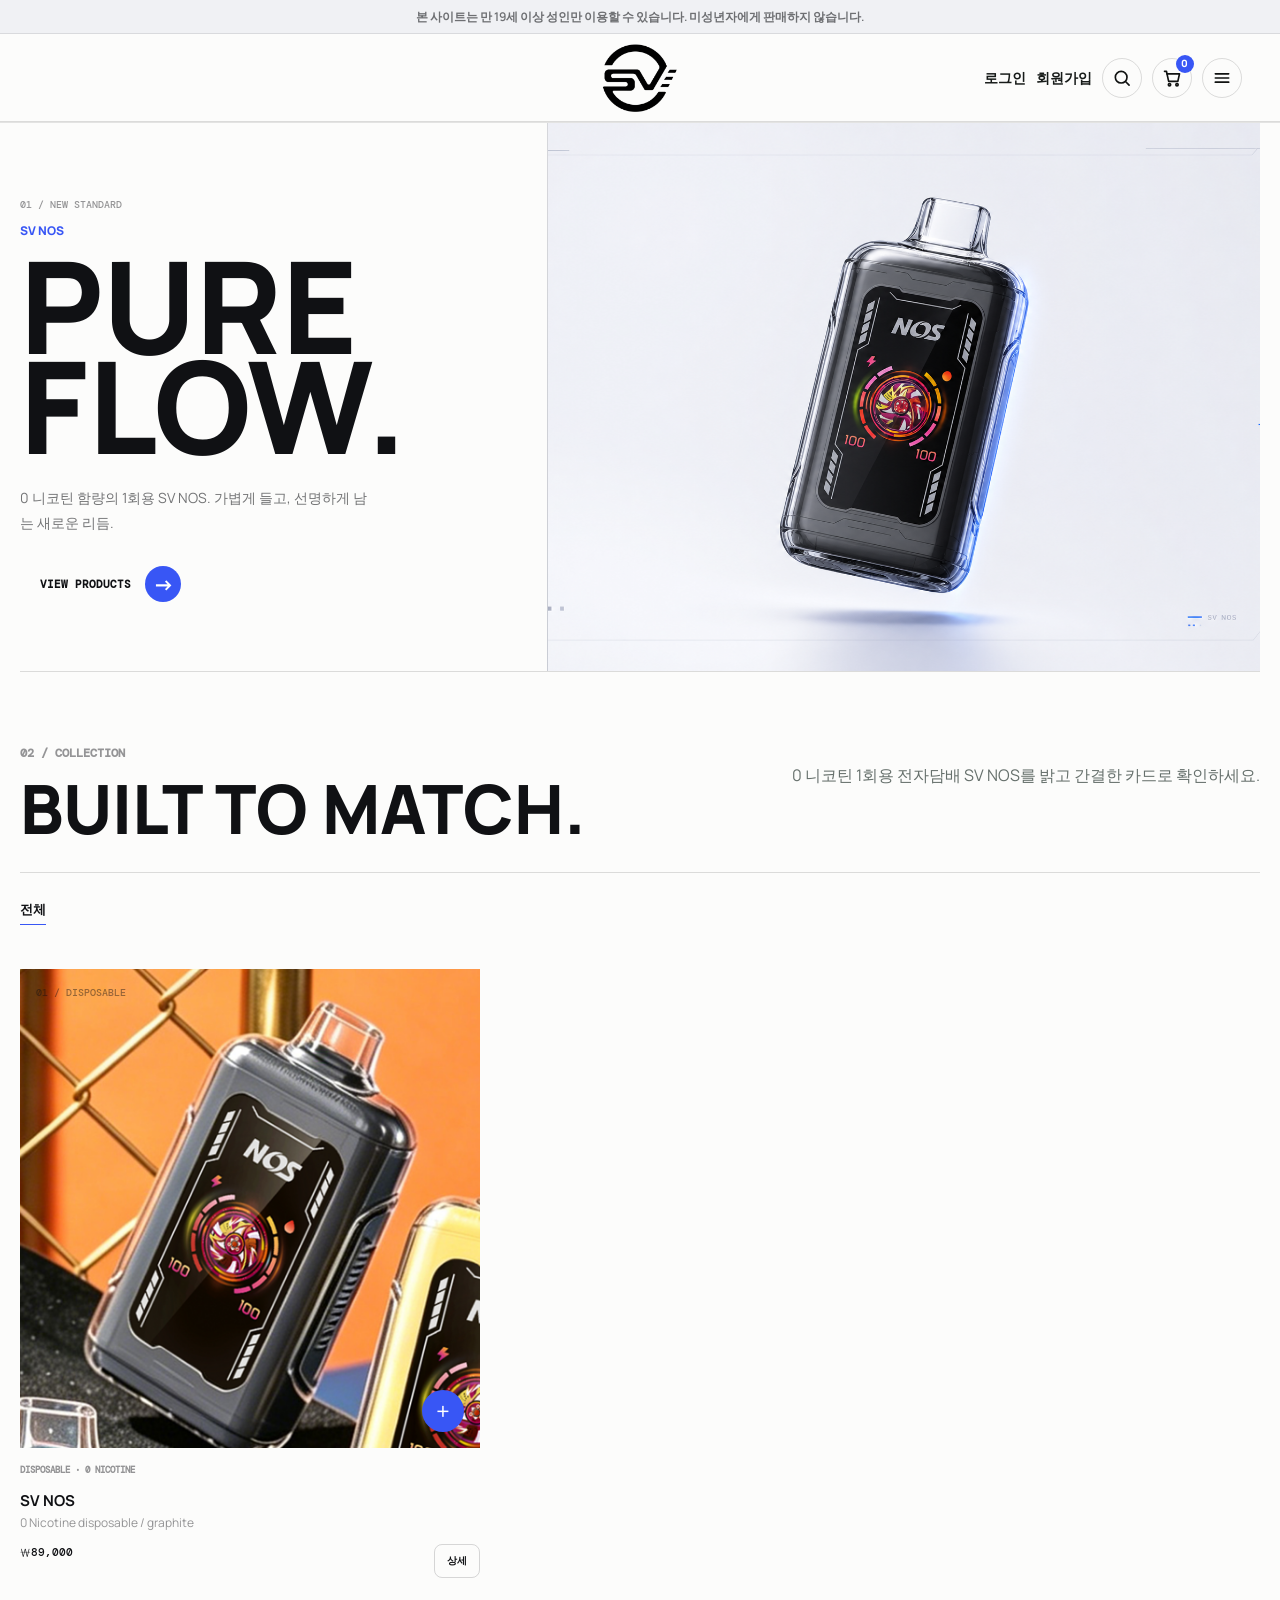
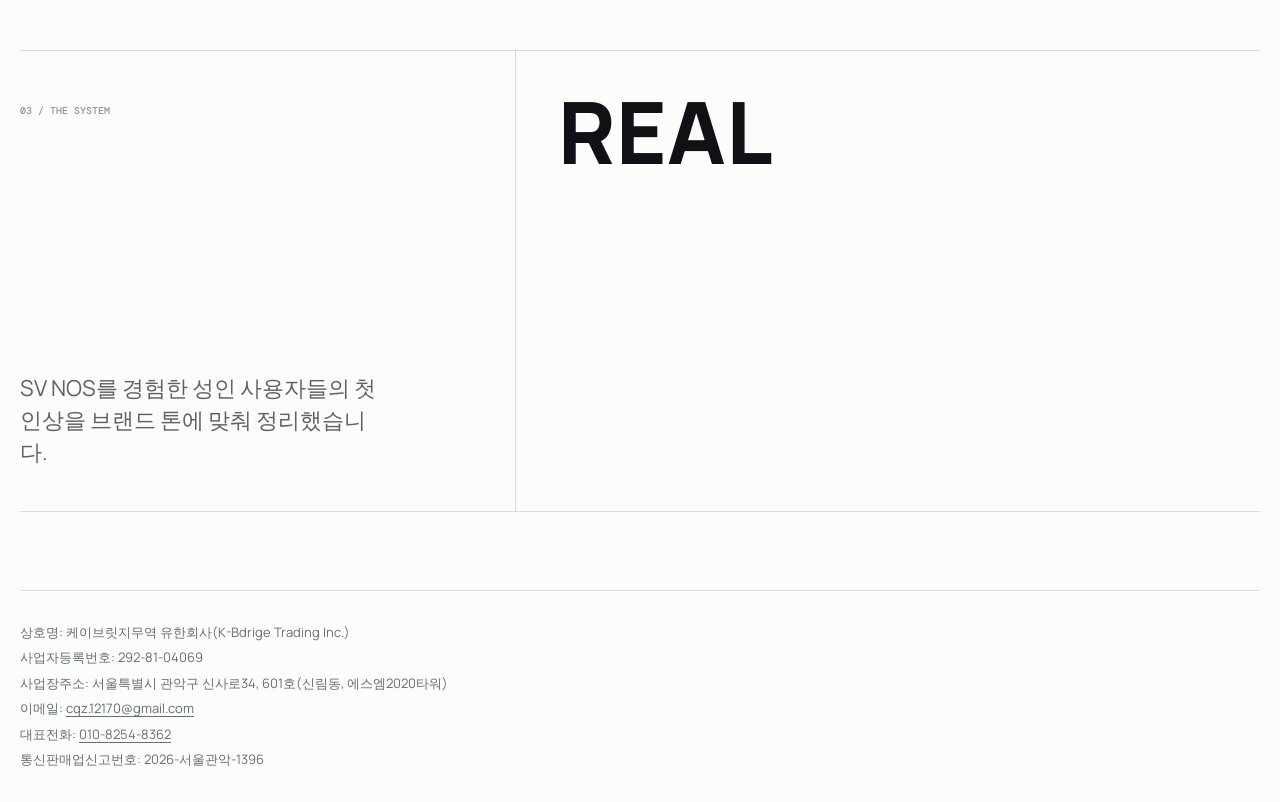
==== commit e1c834b9: "Prepare svkorea deployment" ====
--- a/src/main/resources/static/store/html/home.html
+++ b/src/main/resources/static/store/html/home.html
@@ -72,16 +72,8 @@
           </div>
           <a class="shop-link" href="collaboration.html">View products <span aria-hidden="true">→</span></a>
         </div>
-        <div class="nova-orbit" aria-hidden="true">
-          <div class="hero-product">
-            <div class="hero-product__cap"></div>
-            <div class="hero-product__light"></div>
-            <div class="hero-product__mark">SV</div>
-          </div>
-          <div class="orbit-meta">
-            <span>PRECISION / 001</span>
-            <span>0 NICOTINE / DISPOSABLE</span>
-          </div>
+        <div class="hero-image">
+          <img src="../assets/sv-nos-hero-orbit.png" alt="SV NOS 제품 이미지">
         </div>
       </section>
 
@@ -108,24 +100,8 @@
           <span>SV NOS를 경험한 성인 사용자들의 첫인상을 브랜드 톤에 맞춰 정리했습니다.</span>
         </div>
         <div class="review-stage">
-          <h2>REAL<br><span>REVIEWS.</span></h2>
-          <div class="review-grid">
-            <article class="review-card">
-              <p>5.0 / DESIGN</p>
-              <strong>손에 잡히는 균형이 좋고, 로고와 바디 라인이 과하지 않습니다.</strong>
-              <span>Graphite Black 구매자</span>
-            </article>
-            <article class="review-card">
-              <p>4.9 / DAILY</p>
-              <strong>0 니코틴이라 부담 없이 휴대하기 좋고, 사용 흐름이 단순합니다.</strong>
-              <span>첫 구매 고객</span>
-            </article>
-            <article class="review-card">
-              <p>4.8 / MOOD</p>
-              <strong>패키지와 제품 톤이 깔끔해서 선물용으로도 충분히 세련돼 보입니다.</strong>
-              <span>온라인 주문 고객</span>
-            </article>
-          </div>
+          <h2>REAL<br><span></span></h2>
+<!--          리뷰 부분-->
         </div>
       </section>
     </main>
--- a/src/main/resources/static/store/css/styles.css
+++ b/src/main/resources/static/store/css/styles.css
@@ -33,8 +33,6 @@
   letter-spacing: 0;
 }
 
-body.menu-open,
-body.cart-drawer-open,
 body.order-lookup-open {
   overflow: hidden;
 }
@@ -858,6 +856,7 @@
 .option-field span,
 .quantity-field > span,
 .form-field span,
+.form-field > label,
 .checkbox-field span {
   color: #171b19;
   font-size: 14px;
@@ -905,7 +904,7 @@
   min-height: 50px;
   padding: 0 16px;
   color: var(--ink);
-  background: #fff;
+  background: #000000;
   border: 1px solid var(--ink);
 }
 
@@ -964,6 +963,7 @@
 .auth-intro h1 {
   font-size: clamp(38px, 6vw, 72px);
   line-height: 1.02;
+  word-break: keep-all;
 }
 
 .auth-intro span {
@@ -971,8 +971,51 @@
   font-size: 18px;
 }
 
+.auth-copy {
+  display: grid;
+  gap: 8px;
+  max-width: 560px;
+  margin-top: 20px;
+  color: var(--muted);
+  font-size: 17px;
+  line-height: 1.7;
+  word-break: keep-all;
+}
+
+.auth-copy span {
+  margin-top: 0;
+  color: inherit;
+  font-size: inherit;
+}
+
 .auth-form {
+  display: grid;
+  gap: 22px;
   padding: clamp(22px, 4vw, 34px);
+}
+
+.form-section {
+  display: grid;
+  gap: 16px;
+  padding-bottom: 22px;
+  border-bottom: 1px solid rgba(16, 18, 17, 0.1);
+}
+
+.form-section:last-of-type {
+  padding-bottom: 0;
+  border-bottom: 0;
+}
+
+.signup-verification {
+  display: flex;
+  justify-content: center;
+}
+
+.signup-verification-button {
+  width: min(220px, 100%);
+  min-height: 44px;
+  margin-top: 0;
+  padding: 0 18px;
 }
 
 .form-grid {
@@ -986,8 +1029,88 @@
   gap: 8px;
 }
 
+.address-lookup-row {
+  display: grid;
+  grid-template-columns: minmax(0, 1fr) auto;
+  gap: 10px;
+  align-items: center;
+}
+
+.email-check-row {
+  display: grid;
+  grid-template-columns: minmax(0, 1fr) auto;
+  gap: 10px;
+  align-items: center;
+}
+
+.email-check-button {
+  width: auto;
+  min-width: 124px;
+  min-height: 46px;
+  margin-top: 0;
+  padding: 0 18px;
+  white-space: nowrap;
+}
+
+.signup-verification-button,
+.address-search-button {
+  color: #fff;
+  background: var(--charcoal);
+  border-color: var(--charcoal);
+}
+
+.auth-form .signup-verification-button.outline-button,
+.auth-form .address-search-button.outline-button {
+  color: #fff;
+  background: var(--charcoal);
+  border-color: var(--charcoal);
+}
+
+.address-search-button {
+  width: auto;
+  min-width: 118px;
+  min-height: 46px;
+  margin-top: 0;
+  padding: 0 18px;
+  white-space: nowrap;
+}
+
+.form-field input[readonly] {
+  color: #3d4642;
+  background: #f7faf8;
+}
+
+.field-status {
+  display: none;
+  margin-top: 2px;
+  font-size: 13px;
+  font-weight: 800;
+}
+
+.field-status.pending,
+.field-status.error,
+.field-status.success {
+  display: block;
+}
+
+.field-status.pending {
+  color: #52605a;
+}
+
+.field-status.error {
+  color: var(--danger);
+}
+
+.field-status.success {
+  color: var(--accent-dark);
+}
+
 .form-field.full {
   grid-column: 1 / -1;
+}
+
+.signup-terms-section .checkbox-list {
+  margin-top: 0;
 }
 
 .checkbox-list {
@@ -1158,6 +1281,7 @@
   inset: 0;
   background: rgba(16, 18, 17, 0.38);
   opacity: 0;
+  pointer-events: none;
   transition: opacity 220ms ease;
 }
 
@@ -1646,6 +1770,15 @@
     width: 100vw;
     padding: 18px;
   }
+
+  .auth-copy {
+    font-size: 15px;
+  }
+
+  .address-search-button {
+    min-width: 106px;
+    padding: 0 14px;
+  }
 }
 
 .adult-bar {
@@ -1784,7 +1917,7 @@
   font-size: 21px;
 }
 
-.nova-orbit {
+.hero-image {
   position: relative;
   min-height: 520px;
   overflow: hidden;
@@ -1792,69 +1925,14 @@
   border-left: 1px solid rgba(16, 17, 20, 0.14);
 }
 
-.nova-orbit::before {
-  content: "";
+.hero-image img {
+  display: block;
   position: absolute;
-  inset: 34px;
-  border: 1px solid rgba(16, 17, 20, 0.08);
-}
-
-.hero-product {
-  position: absolute;
-  left: 56%;
-  top: 50%;
-  width: 135px;
-  height: 310px;
-  background: linear-gradient(105deg, #d9e1ff 0%, #4265f8 40%, #edf1ff 56%, #3153e5 70%, #182451 100%);
-  border-radius: 28px 28px 19px 19px;
-  box-shadow: -18px 25px 55px rgba(38, 51, 102, 0.22), inset 7px 0 12px rgba(255, 255, 255, 0.55), inset -9px 0 15px rgba(0, 0, 0, 0.18);
-  transform: translate(-50%, -50%) rotate(18deg);
-}
-
-.hero-product__cap {
-  position: absolute;
-  left: 22px;
-  top: -50px;
-  width: 90px;
-  height: 64px;
-  background: linear-gradient(90deg, #697183, #e9edf6 48%, #7a8494);
-  border-radius: 18px 18px 8px 8px;
-  box-shadow: inset 4px 0 6px rgba(255, 255, 255, 0.3);
-}
-
-.hero-product__light {
-  position: absolute;
-  top: 56px;
-  left: 20px;
-  width: 95px;
-  height: 3px;
-  background: #b9c3ff;
-  box-shadow: 0 0 12px 3px #9db0ff;
-}
-
-.hero-product__mark {
-  position: absolute;
-  right: 0;
-  bottom: 29px;
-  left: 0;
-  color: #fff;
-  font-size: 12px;
-  font-weight: 800;
-  letter-spacing: 0;
-  text-align: center;
-}
-
-.orbit-meta {
-  position: absolute;
-  right: 20px;
-  bottom: 20px;
-  left: 20px;
-  display: flex;
-  justify-content: space-between;
-  color: rgba(16, 17, 20, 0.46);
-  font-family: "DM Mono", monospace;
-  font-size: 9px;
-  letter-spacing: 0;
+  inset: 0;
+  width: 100%;
+  height: 100%;
+  object-fit: cover;
+  object-position: center;
 }
 
 .store-section {
@@ -2377,7 +2455,7 @@
     min-height: 430px;
   }
 
-  .nova-orbit {
+  .hero-image {
     min-height: 380px;
     border-top: 1px solid rgba(16, 17, 20, 0.14);
     border-left: 0;
@@ -2432,10 +2510,6 @@
     bottom: 16px;
   }
 
-  .orbit-meta {
-    flex-direction: column;
-    gap: 6px;
-  }
 }
 
 .adult-bar {
